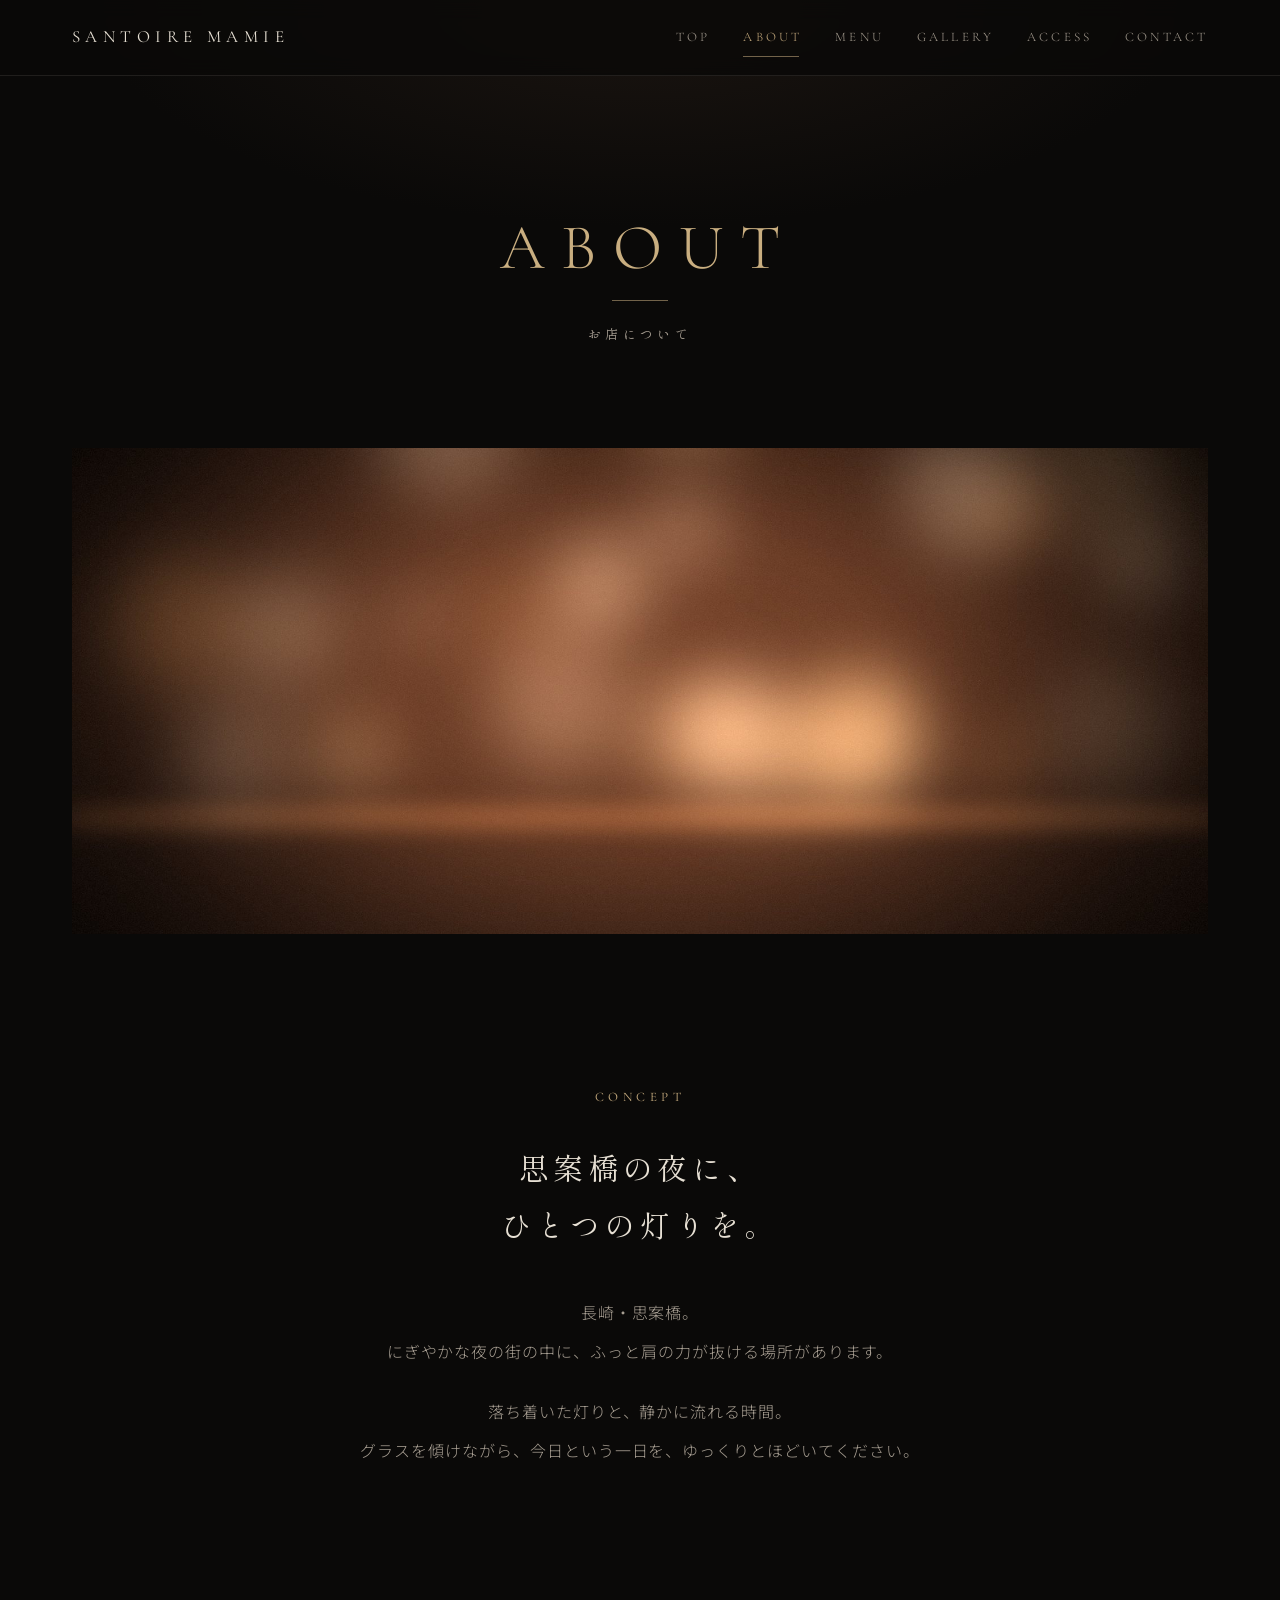
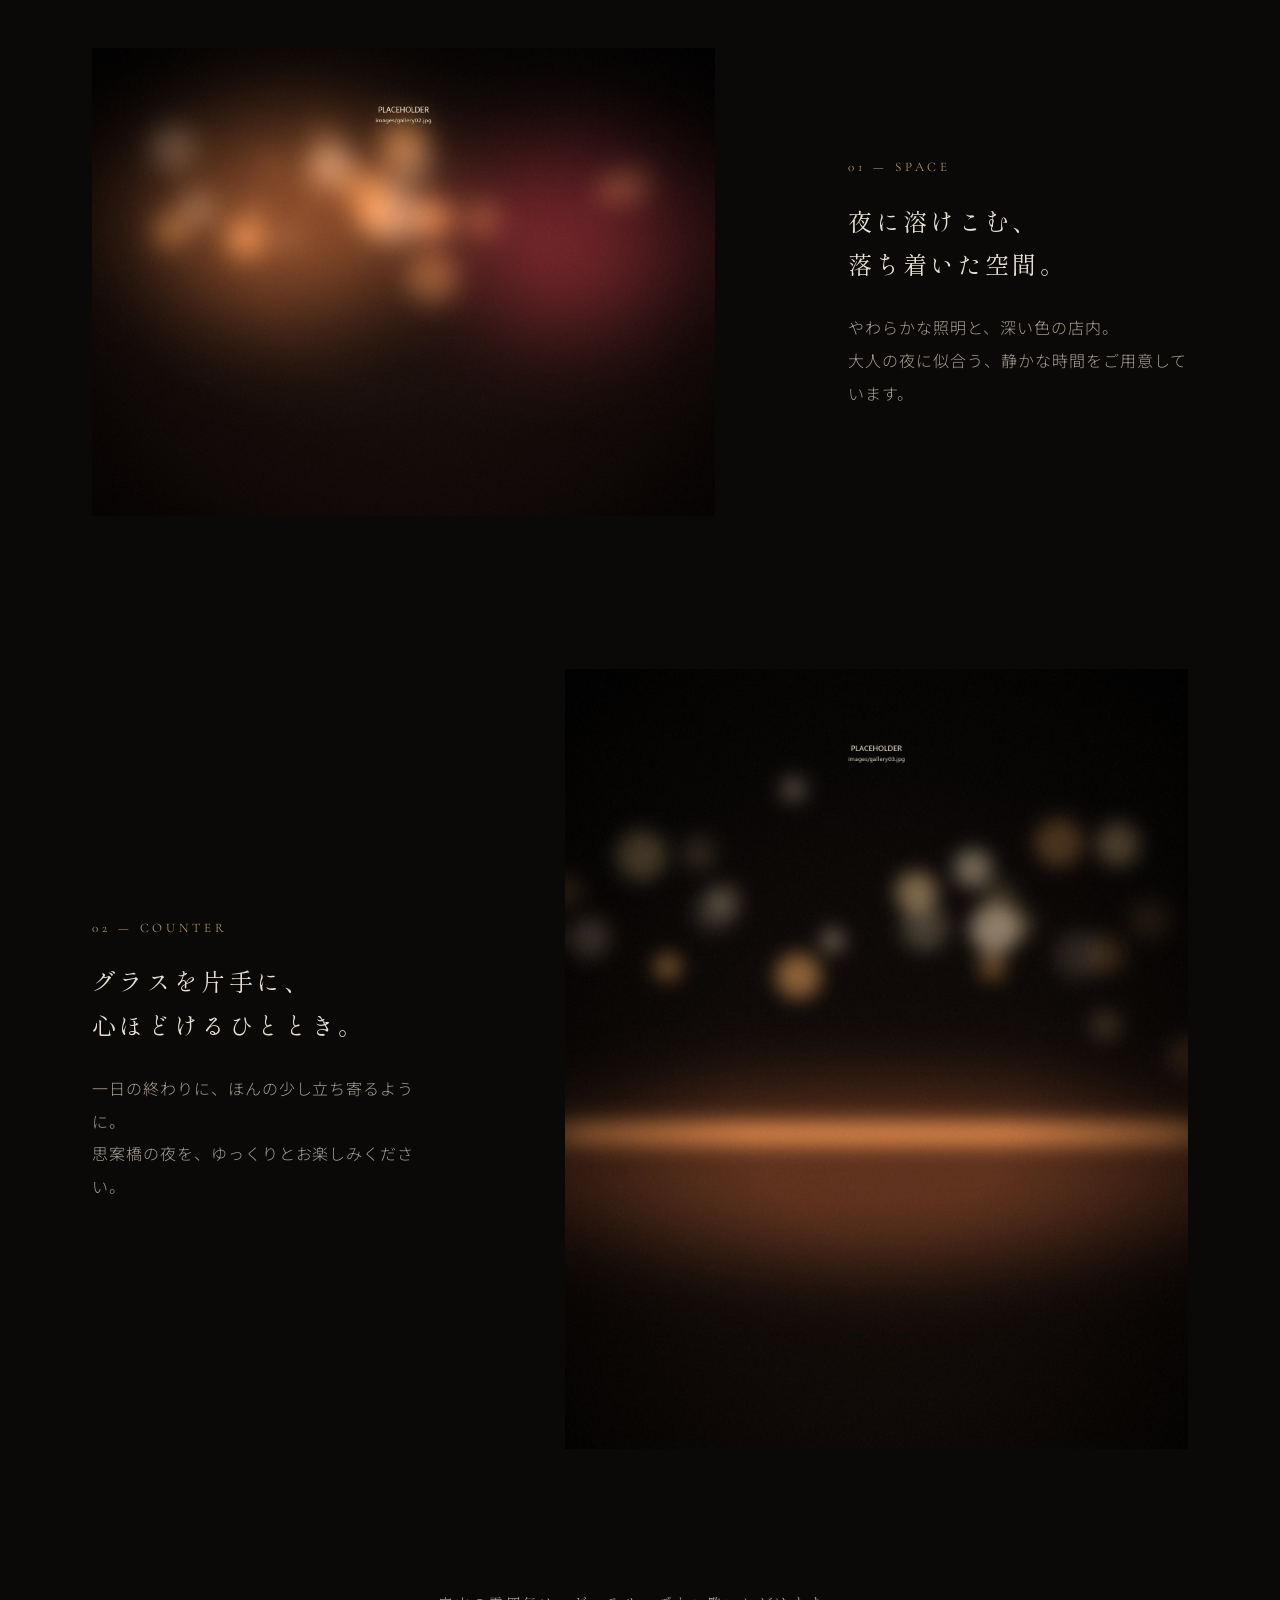
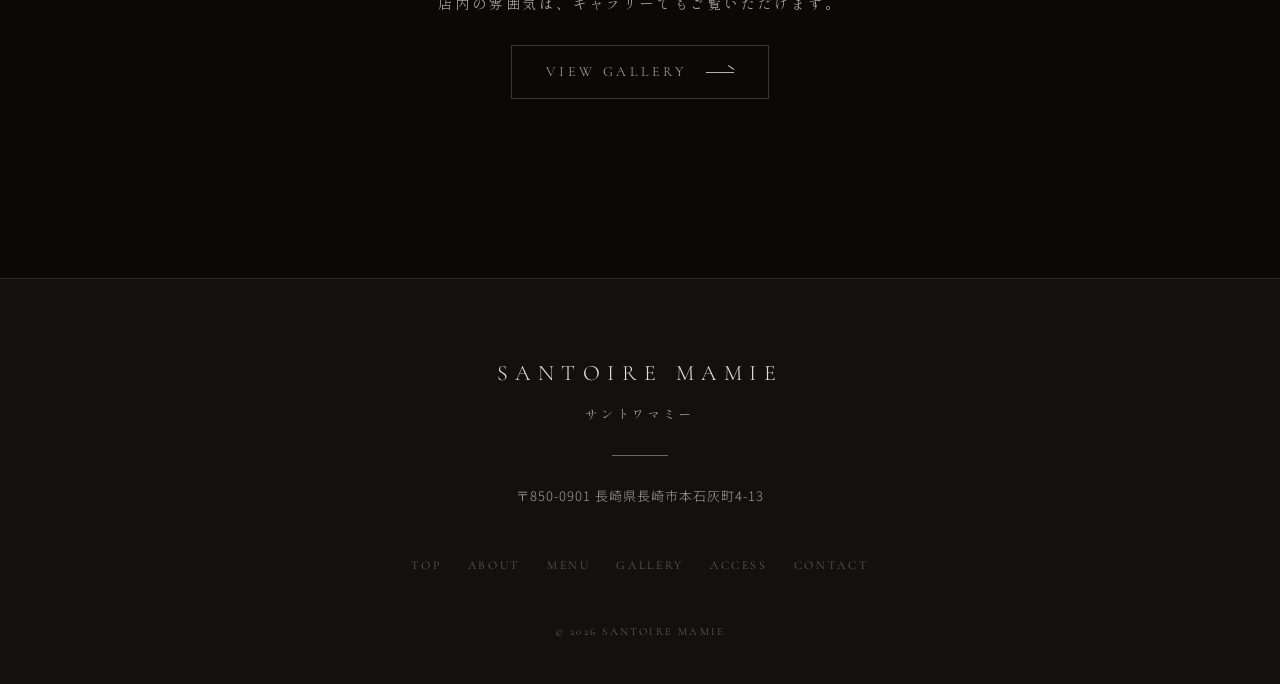
==== about.html @ 55d9abe4 "Add files via upload" ====
<!DOCTYPE html>
<html lang="ja">
<head>
  <meta charset="UTF-8">
  <meta name="viewport" content="width=device-width, initial-scale=1, viewport-fit=cover">
  <title>ABOUT｜SANTOIRE MAMIE サントワマミー｜長崎・思案橋</title>
  <meta name="description" content="長崎・思案橋のスナック「サントワマミー」について。">
  <meta name="theme-color" content="#0a0908">
  <link rel="icon" href="images/favicon.svg" type="image/svg+xml">
  <script>document.documentElement.classList.add('js');</script>
  <link rel="preconnect" href="https://fonts.googleapis.com">
  <link rel="preconnect" href="https://fonts.gstatic.com" crossorigin>
  <link href="https://fonts.googleapis.com/css2?family=Cormorant+Garamond:ital,wght@0,300;0,400;0,500;1,300&family=Noto+Sans+JP:wght@300;400&family=Shippori+Mincho:wght@400;500&display=swap" rel="stylesheet">
  <link rel="stylesheet" href="css/style.css">
</head>
<body>

  <!-- ===== HEADER ===== -->
  <header class="site-header" data-header>
    <div class="site-header__inner">
      <a class="brand" href="index.html">SANTOIRE MAMIE</a>
      <nav class="gnav" aria-label="メインメニュー">
        <ul>
          <li><a href="index.html">TOP</a></li>
          <li><a href="about.html" aria-current="page">ABOUT</a></li>
          <li><a href="menu.html">MENU</a></li>
          <li><a href="gallery.html">GALLERY</a></li>
          <li><a href="access.html">ACCESS</a></li>
          <li><a href="contact.html">CONTACT</a></li>
        </ul>
      </nav>
      <button class="menu-toggle" type="button" aria-expanded="false" aria-controls="drawer" aria-label="メニューを開く"><span></span><span></span></button>
    </div>
  </header>
  <div class="drawer" id="drawer" aria-hidden="true">
    <nav aria-label="スマートフォンメニュー">
      <ul>
        <li><a href="index.html"><span class="drawer__en">TOP</span><span class="drawer__ja">トップ</span></a></li>
        <li><a href="about.html" aria-current="page"><span class="drawer__en">ABOUT</span><span class="drawer__ja">お店について</span></a></li>
        <li><a href="menu.html"><span class="drawer__en">MENU</span><span class="drawer__ja">料金</span></a></li>
        <li><a href="gallery.html"><span class="drawer__en">GALLERY</span><span class="drawer__ja">ギャラリー</span></a></li>
        <li><a href="access.html"><span class="drawer__en">ACCESS</span><span class="drawer__ja">アクセス</span></a></li>
        <li><a href="contact.html"><span class="drawer__en">CONTACT</span><span class="drawer__ja">お問い合わせ</span></a></li>
      </ul>
    </nav>
    <p class="drawer__foot">NAGASAKI · SHIANBASHI</p>
  </div>

  <main>
    <section class="page-head">
      <h1><span class="page-head__en">ABOUT</span><span class="gold-line"></span><span class="page-head__ja">お店について</span></h1>
    </section>

    <div class="about-hero">
      <!-- images/about.jpg を差し替えるだけで変更できます -->
      <div class="media"><img src="images/about.jpg" alt="サントワマミーの店内" decoding="async"></div>
    </div>

    <section class="about-concept">
      <p class="en" style="color:var(--c-gold);font-size:13px;letter-spacing:.34em;">CONCEPT</p>
      <h2 class="about-concept__title">思案橋の夜に、<br>ひとつの灯りを。</h2>
      <div class="prose">
        <p>長崎・思案橋。<br>にぎやかな夜の街の中に、ふっと肩の力が抜ける場所があります。</p>
        <p>落ち着いた灯りと、静かに流れる時間。<br>グラスを傾けながら、今日という一日を、ゆっくりとほどいてください。</p>
      </div>
    </section>

    <div class="container about-rows">
      <section class="about-row">
        <div class="media"><img src="images/gallery02.jpg" alt="店内" loading="lazy" decoding="async"></div>
        <div class="about-row__body">
          <p class="about-row__num">01 — SPACE</p>
          <h3 class="about-row__title">夜に溶けこむ、<br>落ち着いた空間。</h3>
          <div class="prose"><p>やわらかな照明と、深い色の店内。<br>大人の夜に似合う、静かな時間をご用意しています。</p></div>
        </div>
      </section>
      <section class="about-row about-row--rev">
        <div class="media"><img src="images/gallery03.jpg" alt="カウンター" loading="lazy" decoding="async"></div>
        <div class="about-row__body">
          <p class="about-row__num">02 — COUNTER</p>
          <h3 class="about-row__title">グラスを片手に、<br>心ほどけるひととき。</h3>
          <div class="prose"><p>一日の終わりに、ほんの少し立ち寄るように。<br>思案橋の夜を、ゆっくりとお楽しみください。</p></div>
        </div>
      </section>
    </div>

    <div class="page-cta">
      <p class="page-cta__text">店内の雰囲気は、ギャラリーでもご覧いただけます。</p>
      <a class="btn" href="gallery.html">VIEW GALLERY <span class="btn__arrow"></span></a>
    </div>

  </main>

  <!-- ===== FOOTER ===== -->
  <footer class="site-footer">
    <p class="site-footer__brand">SANTOIRE MAMIE</p>
    <p class="site-footer__ja">サントワマミー</p>
    <span class="gold-line"></span>
    <p class="site-footer__addr">〒<span data-site="zip">850-0901</span> <span data-site="address">長崎県長崎市本石灰町4-13</span></p>
    <nav class="site-footer__nav" aria-label="フッターメニュー">
      <a href="index.html">TOP</a><a href="about.html">ABOUT</a><a href="menu.html">MENU</a><a href="gallery.html">GALLERY</a><a href="access.html">ACCESS</a><a href="contact.html">CONTACT</a>
    </nav>
    <p class="site-footer__copy">&copy; <span data-year>2026</span> SANTOIRE MAMIE</p>
  </footer>

  <script src="js/config.js"></script>
  <script src="js/main.js"></script>
</body>
</html>
---- css/style.css ----
/* =========================================================
   SANTOIRE MAMIE ／ 共通スタイル（全ページ）
   ---------------------------------------------------------
   色・フォントは :root の変数でまとめて変更できます。
   TOPページ専用の演出は top.css にあります。
   ========================================================= */

:root {
  /* Base */
  --c-black:      #0a0908;
  --c-charcoal:   #131110;
  --c-charcoal-2: #1b1815;
  --c-brown:      #2a1f18;

  /* Accent（使いすぎない） */
  --c-gold:       #c9ae80;
  --c-gold-soft:  rgba(201, 174, 128, .55);
  --c-gold-line:  rgba(201, 174, 128, .28);
  --c-wine:       #5b1c26;

  /* Text */
  --c-text:       #e7e0d4;
  --c-text-sub:   #a79e92;
  --c-text-dim:   #6f675e;
  --c-border:     rgba(231, 224, 212, .10);

  /* Fonts */
  --f-en:     "Cormorant Garamond", "Times New Roman", serif;
  --f-mincho: "Shippori Mincho", "Yu Mincho", "YuMincho", "Hiragino Mincho ProN", "Noto Serif JP", "Noto Serif CJK JP", serif;
  --f-body:   "Noto Sans JP", "Hiragino Sans", "Yu Gothic", "YuGothic", "Noto Sans CJK JP", sans-serif;

  /* Layout */
  --header-h: 76px;
  --gutter:   clamp(20px, 6vw, 72px);
  --maxw:     1240px;
  --ease:     cubic-bezier(.22, .61, .36, 1);
}
@media (max-width: 767px) {
  :root { --header-h: 62px; }
}

/* ---------- Reset / Base ---------- */
*, *::before, *::after { box-sizing: border-box; }
html { -webkit-text-size-adjust: 100%; scroll-behavior: smooth; }
body {
  margin: 0;
  background: var(--c-black);
  color: var(--c-text);
  font-family: var(--f-body);
  font-weight: 300;
  font-size: 15px;
  line-height: 2.05;
  letter-spacing: .06em;
  -webkit-font-smoothing: antialiased;
  -moz-osx-font-smoothing: grayscale;
  overflow-x: hidden;
}
@media (min-width: 768px) { body { font-size: 16px; } }
img { max-width: 100%; height: auto; display: block; }
a { color: inherit; text-decoration: none; }
button { font: inherit; color: inherit; background: none; border: 0; padding: 0; cursor: pointer; }
h1, h2, h3, p, ul, dl, dd, figure { margin: 0; padding: 0; }
ul { list-style: none; }
::selection { background: var(--c-wine); color: var(--c-text); }
:focus-visible { outline: 1px solid var(--c-gold); outline-offset: 4px; }
html.is-locked, html.is-locked body { overflow: hidden; }

.sr-only {
  position: absolute; width: 1px; height: 1px; overflow: hidden;
  clip: rect(0 0 0 0); white-space: nowrap;
}
.container { width: 100%; max-width: var(--maxw); margin: 0 auto; padding: 0 var(--gutter); }

/* 写真の枠：画像が読み込めない場合も暗い面が残る */
.media { position: relative; overflow: hidden; background: var(--c-charcoal-2); }
.media img { width: 100%; height: 100%; object-fit: cover; }
.media img.is-missing { visibility: hidden; }

/* ---------- Typography helpers ---------- */
.en { font-family: var(--f-en); font-weight: 400; letter-spacing: .24em; }
.mincho { font-family: var(--f-mincho); font-weight: 400; }

.sec-title { display: flex; flex-direction: column; gap: 14px; }
.sec-title__en {
  font-family: var(--f-en); font-weight: 300;
  font-size: clamp(30px, 5vw, 46px);
  letter-spacing: .22em; line-height: 1.1;
  color: var(--c-gold);
}
.sec-title__ja {
  font-family: var(--f-mincho); font-size: 13px;
  letter-spacing: .3em; color: var(--c-text-sub);
}
.sec-title--center { align-items: center; text-align: center; }

.gold-line { display: block; width: 56px; height: 1px; background: var(--c-gold-soft); }
.sec-title--center .gold-line { margin: 0 auto; }

/* ---------- Buttons ---------- */
.btn {
  display: inline-flex; align-items: center; justify-content: center; gap: 18px;
  min-height: 54px; padding: 0 34px;
  border: 1px solid var(--c-gold-line);
  color: var(--c-gold);
  font-family: var(--f-en); font-size: 14px; letter-spacing: .28em;
  transition: border-color .5s var(--ease), background-color .5s var(--ease), color .5s var(--ease);
}
.btn__arrow {
  position: relative; width: 28px; height: 1px; background: currentColor;
  transition: width .5s var(--ease);
}
.btn__arrow::after {
  content: ""; position: absolute; right: 0; top: -3px;
  width: 7px; height: 1px; background: currentColor; transform: rotate(35deg); transform-origin: right;
}
.btn:hover { border-color: var(--c-gold-soft); background-color: rgba(201, 174, 128, .06); }
.btn:hover .btn__arrow { width: 40px; }

.text-link {
  display: inline-flex; align-items: center; gap: 12px;
  font-family: var(--f-en); font-size: 14px; letter-spacing: .26em; color: var(--c-gold);
  padding: 8px 0; border-bottom: 1px solid var(--c-gold-line);
  transition: border-color .5s var(--ease);
}
.text-link:hover { border-color: var(--c-gold); }

/* =========================================================
   HEADER
   ========================================================= */
.site-header {
  position: fixed; inset: 0 0 auto 0; z-index: 100;
  height: var(--header-h);
  background: rgba(10, 9, 8, .82);
  -webkit-backdrop-filter: blur(10px); backdrop-filter: blur(10px);
  border-bottom: 1px solid var(--c-border);
  transition: background-color .6s var(--ease), border-color .6s var(--ease);
}
.site-header__inner {
  height: 100%; max-width: 1440px; margin: 0 auto;
  padding: 0 var(--gutter);
  display: flex; align-items: center; justify-content: space-between;
}
.brand {
  font-family: var(--f-en); font-weight: 400;
  font-size: 17px; letter-spacing: .32em; white-space: nowrap;
  color: var(--c-text);
  transition: color .5s var(--ease);
}
.brand:hover { color: var(--c-gold); }
@media (max-width: 767px) { .brand { font-size: 15px; letter-spacing: .26em; } }

.gnav ul { display: flex; gap: clamp(22px, 2.6vw, 40px); }
.gnav a {
  position: relative; display: block; padding: 6px 0;
  font-family: var(--f-en); font-size: 13px; letter-spacing: .24em;
  color: var(--c-text-sub);
  transition: color .5s var(--ease);
}
.gnav a::after {
  content: ""; position: absolute; left: 0; right: .24em; bottom: 0;
  height: 1px; background: var(--c-gold);
  transform: scaleX(0); transform-origin: left;
  transition: transform .6s var(--ease);
}
.gnav a:hover { color: var(--c-gold); }
.gnav a:hover::after { transform: scaleX(1); }
.gnav a[aria-current="page"] { color: var(--c-gold); }
.gnav a[aria-current="page"]::after { transform: scaleX(1); background: var(--c-gold-soft); }

.menu-toggle { display: none; }

@media (max-width: 900px) {
  .gnav { display: none; }
  .menu-toggle {
    display: flex; flex-direction: column; justify-content: center; align-items: flex-end; gap: 7px;
    width: 48px; height: 48px; margin-right: -10px; padding: 0 10px;
  }
  .menu-toggle span {
    display: block; height: 1px; background: var(--c-text);
    transition: transform .5s var(--ease), width .5s var(--ease), background-color .5s;
  }
  .menu-toggle span:nth-child(1) { width: 28px; }
  .menu-toggle span:nth-child(2) { width: 18px; }
  .is-menu-open .menu-toggle span { background: var(--c-gold); }
  .is-menu-open .menu-toggle span:nth-child(1) { width: 26px; transform: translateY(4px) rotate(38deg); }
  .is-menu-open .menu-toggle span:nth-child(2) { width: 26px; transform: translateY(-4px) rotate(-38deg); }
}

/* ---------- Mobile drawer ---------- */
.drawer {
  position: fixed; inset: 0; z-index: 90;
  display: flex; flex-direction: column; justify-content: center;
  padding: calc(var(--header-h) + 20px) var(--gutter) 40px;
  background: var(--c-black);
  opacity: 0; visibility: hidden;
  transition: opacity .6s var(--ease), visibility 0s linear .6s;
}
.drawer::before { /* ごく淡いワインの灯り */
  content: ""; position: absolute; inset: 0; pointer-events: none;
  background: radial-gradient(ellipse 80% 50% at 80% 100%, rgba(91, 28, 38, .22), transparent 70%);
}
.is-menu-open .drawer { opacity: 1; visibility: visible; transition: opacity .6s var(--ease), visibility 0s; }
.drawer nav { position: relative; }
.drawer li { border-bottom: 1px solid var(--c-border); }
.drawer li:first-child { border-top: 1px solid var(--c-border); }
.drawer a {
  display: flex; align-items: baseline; justify-content: space-between;
  padding: 18px 4px; min-height: 60px;
}
.drawer__en { font-family: var(--f-en); font-size: 22px; letter-spacing: .24em; color: var(--c-text); }
.drawer__ja { font-family: var(--f-mincho); font-size: 11px; letter-spacing: .24em; color: var(--c-text-dim); }
.drawer a[aria-current="page"] .drawer__en { color: var(--c-gold); }
.drawer__foot {
  position: relative; margin-top: 44px; text-align: center;
  font-family: var(--f-en); font-size: 12px; letter-spacing: .4em; color: var(--c-text-dim);
}
@media (min-width: 901px) { .drawer { display: none; } }

/* =========================================================
   FOOTER
   ========================================================= */
.site-footer {
  margin-top: clamp(100px, 14vw, 180px);
  padding: 72px var(--gutter) 40px;
  border-top: 1px solid var(--c-border);
  background: var(--c-charcoal);
  text-align: center;
}
.site-footer__brand { font-family: var(--f-en); font-size: 22px; letter-spacing: .34em; }
.site-footer__ja { margin-top: 6px; font-family: var(--f-mincho); font-size: 12px; letter-spacing: .3em; color: var(--c-text-sub); }
.site-footer .gold-line { margin: 28px auto; }
.site-footer__addr { font-size: 13px; line-height: 1.9; color: var(--c-text-sub); }
.site-footer__nav { margin-top: 36px; display: flex; flex-wrap: wrap; justify-content: center; gap: 4px 26px; }
.site-footer__nav a {
  display: inline-block; padding: 8px 0;
  font-family: var(--f-en); font-size: 12px; letter-spacing: .22em; color: var(--c-text-dim);
  transition: color .5s var(--ease);
}
.site-footer__nav a:hover { color: var(--c-gold); }
.site-footer__copy { margin-top: 36px; font-family: var(--f-en); font-size: 11px; letter-spacing: .2em; color: var(--c-text-dim); }

/* =========================================================
   下層ページ共通：ページタイトル
   ========================================================= */
.page-head {
  position: relative;
  padding: calc(var(--header-h) + clamp(72px, 11vw, 140px)) var(--gutter) clamp(56px, 8vw, 100px);
  text-align: center;
}
.page-head::before {
  content: ""; position: absolute; inset: 0; pointer-events: none;
  background: radial-gradient(ellipse 60% 70% at 50% 0%, rgba(42, 31, 24, .55), transparent 72%);
}
.page-head h1 { position: relative; display: flex; flex-direction: column; align-items: center; gap: 20px; font-weight: 400; }
.page-head__en {
  font-family: var(--f-en); font-weight: 300;
  font-size: clamp(38px, 7vw, 64px); letter-spacing: .26em; line-height: 1;
  padding-left: .26em; /* letter-spacing の右余白を相殺して中央に */
  color: var(--c-gold);
}
.page-head__ja { font-family: var(--f-mincho); font-size: 13px; letter-spacing: .34em; color: var(--c-text-sub); }

.lead {
  font-family: var(--f-mincho); font-size: clamp(15px, 1.6vw, 17px);
  line-height: 2.3; letter-spacing: .12em; color: var(--c-text);
}
.prose p + p { margin-top: 1.4em; }
.prose p { color: var(--c-text-sub); }

.page-cta { margin-top: clamp(80px, 12vw, 140px); text-align: center; }
.page-cta__text { margin-bottom: 28px; font-family: var(--f-mincho); font-size: 14px; letter-spacing: .2em; color: var(--c-text-sub); }

/* =========================================================
   ABOUT
   ========================================================= */
.about-hero { max-width: 1440px; margin: 0 auto; padding: 0 var(--gutter); }
.about-hero .media { aspect-ratio: 21 / 9; }
@media (max-width: 767px) { .about-hero { padding: 0; } .about-hero .media { aspect-ratio: 4 / 3; } }

.about-concept {
  max-width: 820px; margin: clamp(80px, 12vw, 150px) auto 0; padding: 0 var(--gutter);
  text-align: center;
}
.about-concept__title {
  margin: 28px 0 40px;
  font-family: var(--f-mincho); font-weight: 400;
  font-size: clamp(21px, 3vw, 30px); letter-spacing: .16em; line-height: 1.9;
}
.about-concept .prose p { line-height: 2.4; }

.about-rows { margin-top: clamp(100px, 14vw, 180px); display: grid; gap: clamp(90px, 12vw, 160px); }
.about-row {
  display: grid; grid-template-columns: repeat(12, 1fr); gap: 0 clamp(20px, 3vw, 40px);
  align-items: center;
}
.about-row .media { grid-column: 1 / 8; aspect-ratio: 4 / 3; }
.about-row__body { grid-column: 9 / 13; }
.about-row--rev .media { grid-column: 6 / 13; grid-row: 1; aspect-ratio: 4 / 5; }
.about-row--rev .about-row__body { grid-column: 1 / 5; grid-row: 1; }
.about-row__num { font-family: var(--f-en); font-size: 13px; letter-spacing: .3em; color: var(--c-gold); }
.about-row__title {
  margin: 18px 0 26px; font-family: var(--f-mincho); font-weight: 400;
  font-size: clamp(19px, 2.2vw, 24px); letter-spacing: .14em; line-height: 1.8;
}
@media (max-width: 767px) {
  .about-row { grid-template-columns: 1fr; gap: 36px; }
  .about-row .media, .about-row--rev .media { grid-column: 1; grid-row: auto; margin: 0 calc(var(--gutter) * -1); }
  .about-row--rev .media { aspect-ratio: 4 / 3; }
  .about-row__body, .about-row--rev .about-row__body { grid-column: 1; grid-row: auto; }
}

/* =========================================================
   MENU
   ========================================================= */
.menu-wrap { max-width: 860px; margin: 0 auto; padding: 0 var(--gutter); }
.menu-board {
  position: relative;
  padding: clamp(40px, 7vw, 84px) clamp(24px, 6vw, 80px);
  background: var(--c-charcoal);
  border: 1px solid var(--c-border);
}
.menu-board::before { /* 内側の細いゴールド枠 */
  content: ""; position: absolute; inset: 10px; border: 1px solid var(--c-gold-line); pointer-events: none;
}
.menu-cat + .menu-cat { margin-top: clamp(56px, 8vw, 84px); }
.menu-cat__head { display: flex; align-items: baseline; gap: 18px; margin-bottom: 26px; }
.menu-cat__en { font-family: var(--f-en); font-weight: 400; font-size: clamp(24px, 3.4vw, 30px); letter-spacing: .24em; color: var(--c-gold); }
.menu-cat__ja { font-family: var(--f-mincho); font-size: 12px; letter-spacing: .26em; color: var(--c-text-sub); }
.menu-cat__rule { flex: 1; height: 1px; background: var(--c-gold-line); align-self: center; }

.menu-item {
  display: flex; align-items: baseline; gap: 14px;
  padding: 16px 0; border-bottom: 1px solid var(--c-border);
}
.menu-item__name { font-family: var(--f-mincho); font-size: 15px; letter-spacing: .1em; }
.menu-item__note { display: block; font-size: 12px; color: var(--c-text-dim); letter-spacing: .08em; line-height: 1.6; }
.menu-item__dots { flex: 1; border-bottom: 1px dotted var(--c-text-dim); transform: translateY(-5px); min-width: 20px; }
.menu-item__price { font-family: var(--f-en); font-size: 18px; letter-spacing: .08em; white-space: nowrap; }
.menu-empty {
  padding: 22px 0; border-top: 1px solid var(--c-border); border-bottom: 1px solid var(--c-border);
  text-align: center; font-family: var(--f-mincho); font-size: 13px; letter-spacing: .24em; color: var(--c-text-dim);
}
.menu-notes { margin-top: 40px; font-size: 12px; line-height: 2; color: var(--c-text-dim); }
.menu-notes li::before { content: "※"; margin-right: .4em; }

/* =========================================================
   GALLERY
   ========================================================= */
.gallery {
  max-width: 1360px; margin: 0 auto; padding: 0 var(--gutter);
  display: grid; grid-template-columns: repeat(12, 1fr);
  gap: clamp(70px, 9vw, 130px) clamp(16px, 2.4vw, 32px);
}
.gallery__item { grid-column: 1 / -1; }
.gallery__btn { position: relative; display: block; width: 100%; cursor: zoom-in; text-align: left; }
.gallery__btn .media { transition: opacity .6s var(--ease); }
.gallery__btn:hover .media { opacity: .82; }
.gallery__cap { display: flex; align-items: baseline; gap: 16px; margin-top: 16px; }
.gallery__num { font-family: var(--f-en); font-size: 13px; letter-spacing: .2em; color: var(--c-gold); }
.gallery__cat { font-family: var(--f-en); font-size: 15px; letter-spacing: .22em; }
.gallery__ja  { font-family: var(--f-mincho); font-size: 12px; letter-spacing: .2em; color: var(--c-text-dim); }

/* 7枚1セットの雑誌的な配置（枚数が変わっても崩れません） */
.gallery__item:nth-child(7n+1) { grid-column: 1 / -1; }
.gallery__item:nth-child(7n+1) .media { aspect-ratio: 16 / 9; }
.gallery__item:nth-child(7n+2) { grid-column: 1 / 8; }
.gallery__item:nth-child(7n+2) .media { aspect-ratio: 4 / 3; }
.gallery__item:nth-child(7n+3) { grid-column: 9 / 13; align-self: end; }
.gallery__item:nth-child(7n+3) .media { aspect-ratio: 3 / 4; }
.gallery__item:nth-child(7n+4) { grid-column: 3 / 11; }
.gallery__item:nth-child(7n+4) .media { aspect-ratio: 3 / 2; }
.gallery__item:nth-child(7n+5) { grid-column: 1 / 5; align-self: start; margin-top: 12%; }
.gallery__item:nth-child(7n+5) .media { aspect-ratio: 3 / 4; }
.gallery__item:nth-child(7n+6) { grid-column: 6 / 13; }
.gallery__item:nth-child(7n+6) .media { aspect-ratio: 4 / 3; }
.gallery__item:nth-child(7n+7) { grid-column: 2 / 12; }
.gallery__item:nth-child(7n+7) .media { aspect-ratio: 21 / 9; }

@media (max-width: 767px) {
  .gallery { gap: 56px 12px; }
  .gallery__item:nth-child(n) { grid-column: 1 / -1; margin-top: 0; }
  .gallery__item:nth-child(n) .media { aspect-ratio: 4 / 3; }
  .gallery__item:nth-child(7n+1) { margin: 0 calc(var(--gutter) * -1); }
  .gallery__item:nth-child(7n+1) .gallery__cap { padding: 0 var(--gutter); }
  .gallery__item:nth-child(7n+3), .gallery__item:nth-child(7n+5) { grid-column: 2 / -1; }
  .gallery__item:nth-child(7n+3) .media, .gallery__item:nth-child(7n+5) .media { aspect-ratio: 4 / 5; }
  .gallery__btn:hover .media { opacity: 1; }
}

/* ---------- Lightbox ---------- */
.lightbox {
  position: fixed; inset: 0; z-index: 200;
  display: flex; align-items: center; justify-content: center;
  background: rgba(6, 5, 5, .985);
  opacity: 0; visibility: hidden;
  transition: opacity .45s var(--ease), visibility 0s linear .45s;
  touch-action: pan-y;
}
.lightbox.is-open { opacity: 1; visibility: visible; transition: opacity .45s var(--ease), visibility 0s; }
.lightbox__figure { margin: 0; max-width: min(92vw, 1400px); display: flex; flex-direction: column; align-items: center; }
.lightbox__img {
  max-width: 100%; max-height: calc(100vh - 170px); max-height: calc(100svh - 170px);
  width: auto; height: auto; object-fit: contain;
  transition: opacity .35s var(--ease);
}
.lightbox__img.is-changing { opacity: 0; }
.lightbox__cap { margin-top: 18px; display: flex; gap: 18px; align-items: baseline; }
.lightbox__cat { font-family: var(--f-en); font-size: 15px; letter-spacing: .24em; color: var(--c-text); }
.lightbox__ja { font-family: var(--f-mincho); font-size: 12px; letter-spacing: .2em; color: var(--c-text-sub); }
.lightbox__count { font-family: var(--f-en); font-size: 13px; letter-spacing: .2em; color: var(--c-gold); }

.lightbox__close {
  position: absolute; top: 16px; right: 16px;
  display: flex; align-items: center; gap: 12px; min-height: 48px; padding: 0 12px;
  font-family: var(--f-en); font-size: 13px; letter-spacing: .26em; color: var(--c-text-sub);
  transition: color .4s var(--ease);
}
.lightbox__close i { position: relative; width: 20px; height: 20px; }
.lightbox__close i::before, .lightbox__close i::after {
  content: ""; position: absolute; left: 0; top: 50%; width: 100%; height: 1px; background: currentColor;
}
.lightbox__close i::before { transform: rotate(45deg); }
.lightbox__close i::after  { transform: rotate(-45deg); }
.lightbox__nav {
  position: absolute; top: 50%; transform: translateY(-50%);
  width: 64px; height: 96px; display: flex; align-items: center; justify-content: center;
  color: var(--c-text-sub); transition: color .4s var(--ease);
}
.lightbox__nav svg { width: 22px; height: 44px; }
.lightbox__prev { left: 8px; }
.lightbox__next { right: 8px; }
.lightbox__close:hover, .lightbox__nav:hover { color: var(--c-gold); }
@media (max-width: 767px) {
  .lightbox__figure { max-width: 100vw; }
  .lightbox__img { max-height: calc(100svh - 200px); }
  .lightbox__nav { top: auto; bottom: 18px; transform: none; width: 60px; height: 60px; }
  .lightbox__nav svg { width: 14px; height: 28px; }
  .lightbox__prev { left: calc(50% - 90px); }
  .lightbox__next { right: calc(50% - 90px); }
}

/* =========================================================
   ACCESS
   ========================================================= */
.access {
  max-width: var(--maxw); margin: 0 auto; padding: 0 var(--gutter);
  display: grid; grid-template-columns: 5fr 7fr; gap: clamp(40px, 6vw, 90px); align-items: start;
}
.access__name { font-family: var(--f-mincho); font-size: 22px; letter-spacing: .2em; }
.access__name-en { margin-top: 4px; font-family: var(--f-en); font-size: 13px; letter-spacing: .3em; color: var(--c-gold); }
.info-list { margin-top: 36px; border-top: 1px solid var(--c-border); }
.info-list__row { display: grid; grid-template-columns: 7.5em 1fr; gap: 16px; padding: 20px 0; border-bottom: 1px solid var(--c-border); }
.info-list dt { font-family: var(--f-en); font-size: 13px; letter-spacing: .24em; color: var(--c-gold); padding-top: 2px; }
.info-list dd { font-size: 15px; line-height: 1.9; }
.info-list dd a { border-bottom: 1px solid var(--c-gold-line); }
.access__btn { margin-top: 40px; }
.access__visual .media { aspect-ratio: 4 / 3; }
.access__map {
  margin-top: clamp(16px, 2vw, 24px); aspect-ratio: 16 / 10; border: 1px solid var(--c-border);
  background: var(--c-charcoal-2);
}
.access__map iframe {
  display: block; width: 100%; height: 100%; border: 0;
  filter: grayscale(1) invert(.92) contrast(.88) brightness(.95); /* 夜の雰囲気に合わせた暗い地図 */
}
@media (max-width: 900px) {
  .access { grid-template-columns: 1fr; }
  .access__btn .btn { width: 100%; }
}

/* =========================================================
   CONTACT
   ========================================================= */
.contact { max-width: 760px; margin: 0 auto; padding: 0 var(--gutter); text-align: center; }
.contact__lead { margin-bottom: clamp(48px, 7vw, 72px); }
.contact__list { display: grid; gap: 20px; }
.contact-card {
  position: relative; display: flex; flex-direction: column; align-items: center; gap: 10px;
  padding: clamp(36px, 6vw, 56px) 24px;
  background: var(--c-charcoal); border: 1px solid var(--c-border);
  transition: border-color .5s var(--ease), background-color .5s var(--ease);
}
.contact-card:hover { border-color: var(--c-gold-line); background: var(--c-charcoal-2); }
.contact-card__label { font-family: var(--f-en); font-size: 14px; letter-spacing: .34em; color: var(--c-gold); }
.contact-card__value { font-family: var(--f-en); font-size: clamp(28px, 5vw, 40px); letter-spacing: .12em; line-height: 1.3; }
.contact-card__note { font-size: 12px; color: var(--c-text-dim); }
.contact__empty {
  padding: clamp(40px, 7vw, 64px) 24px;
  border-top: 1px solid var(--c-border); border-bottom: 1px solid var(--c-border);
}
.contact__empty p { font-family: var(--f-mincho); letter-spacing: .14em; color: var(--c-text-sub); line-height: 2.2; }
.contact__empty .btn { margin-top: 36px; }
@media (max-width: 480px) {
  .contact__empty p, .page-cta__text { font-size: 13px; letter-spacing: .06em; }
}
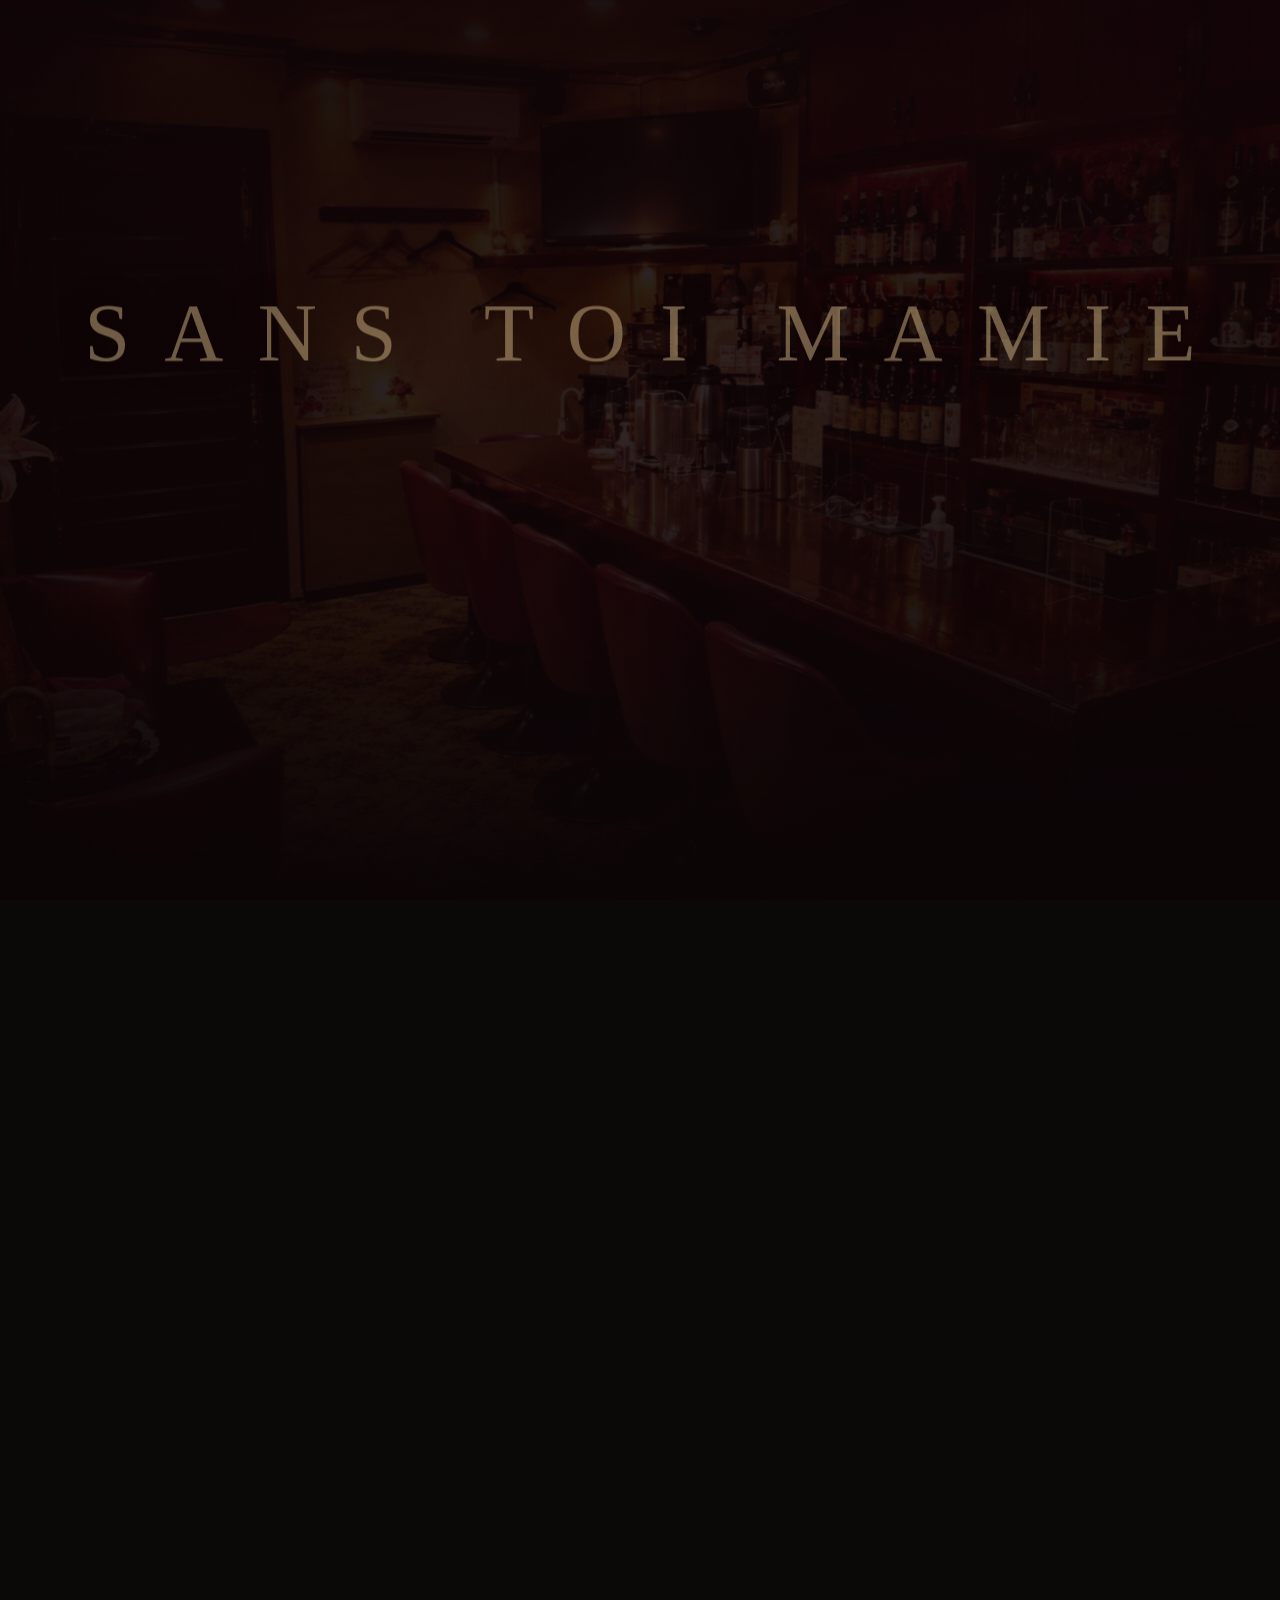
==== commit 43fbf8f5: "Add files via upload" ====
--- a/about.html
+++ b/about.html
@@ -2,108 +2,14 @@
 <html lang="ja">
 <head>
   <meta charset="UTF-8">
-  <meta name="viewport" content="width=device-width, initial-scale=1, viewport-fit=cover">
-  <title>ABOUT｜SANTOIRE MAMIE サントワマミー｜長崎・思案橋</title>
-  <meta name="description" content="長崎・思案橋のスナック「サントワマミー」について。">
-  <meta name="theme-color" content="#0a0908">
-  <link rel="icon" href="images/favicon.svg" type="image/svg+xml">
-  <script>document.documentElement.classList.add('js');</script>
-  <link rel="preconnect" href="https://fonts.googleapis.com">
-  <link rel="preconnect" href="https://fonts.gstatic.com" crossorigin>
-  <link href="https://fonts.googleapis.com/css2?family=Cormorant+Garamond:ital,wght@0,300;0,400;0,500;1,300&family=Noto+Sans+JP:wght@300;400&family=Shippori+Mincho:wght@400;500&display=swap" rel="stylesheet">
-  <link rel="stylesheet" href="css/style.css">
+  <meta name="viewport" content="width=device-width, initial-scale=1">
+  <title>SANS TOI MAMIE｜サントワマミー</title>
+  <!-- ABOUTはTOPページ内にまとめました。古いリンクから来た方をTOPのABOUTへ案内します -->
+  <meta http-equiv="refresh" content="0; url=index.html#about">
+  <link rel="canonical" href="index.html#about">
+  <style>body{background:#0a0908;color:#a79e92;font-family:sans-serif;text-align:center;padding:30vh 20px}a{color:#c9ae80}</style>
 </head>
 <body>
-
-  <!-- ===== HEADER ===== -->
-  <header class="site-header" data-header>
-    <div class="site-header__inner">
-      <a class="brand" href="index.html">SANTOIRE MAMIE</a>
-      <nav class="gnav" aria-label="メインメニュー">
-        <ul>
-          <li><a href="index.html">TOP</a></li>
-          <li><a href="about.html" aria-current="page">ABOUT</a></li>
-          <li><a href="menu.html">MENU</a></li>
-          <li><a href="gallery.html">GALLERY</a></li>
-          <li><a href="access.html">ACCESS</a></li>
-          <li><a href="contact.html">CONTACT</a></li>
-        </ul>
-      </nav>
-      <button class="menu-toggle" type="button" aria-expanded="false" aria-controls="drawer" aria-label="メニューを開く"><span></span><span></span></button>
-    </div>
-  </header>
-  <div class="drawer" id="drawer" aria-hidden="true">
-    <nav aria-label="スマートフォンメニュー">
-      <ul>
-        <li><a href="index.html"><span class="drawer__en">TOP</span><span class="drawer__ja">トップ</span></a></li>
-        <li><a href="about.html" aria-current="page"><span class="drawer__en">ABOUT</span><span class="drawer__ja">お店について</span></a></li>
-        <li><a href="menu.html"><span class="drawer__en">MENU</span><span class="drawer__ja">料金</span></a></li>
-        <li><a href="gallery.html"><span class="drawer__en">GALLERY</span><span class="drawer__ja">ギャラリー</span></a></li>
-        <li><a href="access.html"><span class="drawer__en">ACCESS</span><span class="drawer__ja">アクセス</span></a></li>
-        <li><a href="contact.html"><span class="drawer__en">CONTACT</span><span class="drawer__ja">お問い合わせ</span></a></li>
-      </ul>
-    </nav>
-    <p class="drawer__foot">NAGASAKI · SHIANBASHI</p>
-  </div>
-
-  <main>
-    <section class="page-head">
-      <h1><span class="page-head__en">ABOUT</span><span class="gold-line"></span><span class="page-head__ja">お店について</span></h1>
-    </section>
-
-    <div class="about-hero">
-      <!-- images/about.jpg を差し替えるだけで変更できます -->
-      <div class="media"><img src="images/about.jpg" alt="サントワマミーの店内" decoding="async"></div>
-    </div>
-
-    <section class="about-concept">
-      <p class="en" style="color:var(--c-gold);font-size:13px;letter-spacing:.34em;">CONCEPT</p>
-      <h2 class="about-concept__title">思案橋の夜に、<br>ひとつの灯りを。</h2>
-      <div class="prose">
-        <p>長崎・思案橋。<br>にぎやかな夜の街の中に、ふっと肩の力が抜ける場所があります。</p>
-        <p>落ち着いた灯りと、静かに流れる時間。<br>グラスを傾けながら、今日という一日を、ゆっくりとほどいてください。</p>
-      </div>
-    </section>
-
-    <div class="container about-rows">
-      <section class="about-row">
-        <div class="media"><img src="images/gallery02.jpg" alt="店内" loading="lazy" decoding="async"></div>
-        <div class="about-row__body">
-          <p class="about-row__num">01 — SPACE</p>
-          <h3 class="about-row__title">夜に溶けこむ、<br>落ち着いた空間。</h3>
-          <div class="prose"><p>やわらかな照明と、深い色の店内。<br>大人の夜に似合う、静かな時間をご用意しています。</p></div>
-        </div>
-      </section>
-      <section class="about-row about-row--rev">
-        <div class="media"><img src="images/gallery03.jpg" alt="カウンター" loading="lazy" decoding="async"></div>
-        <div class="about-row__body">
-          <p class="about-row__num">02 — COUNTER</p>
-          <h3 class="about-row__title">グラスを片手に、<br>心ほどけるひととき。</h3>
-          <div class="prose"><p>一日の終わりに、ほんの少し立ち寄るように。<br>思案橋の夜を、ゆっくりとお楽しみください。</p></div>
-        </div>
-      </section>
-    </div>
-
-    <div class="page-cta">
-      <p class="page-cta__text">店内の雰囲気は、ギャラリーでもご覧いただけます。</p>
-      <a class="btn" href="gallery.html">VIEW GALLERY <span class="btn__arrow"></span></a>
-    </div>
-
-  </main>
-
-  <!-- ===== FOOTER ===== -->
-  <footer class="site-footer">
-    <p class="site-footer__brand">SANTOIRE MAMIE</p>
-    <p class="site-footer__ja">サントワマミー</p>
-    <span class="gold-line"></span>
-    <p class="site-footer__addr">〒<span data-site="zip">850-0901</span> <span data-site="address">長崎県長崎市本石灰町4-13</span></p>
-    <nav class="site-footer__nav" aria-label="フッターメニュー">
-      <a href="index.html">TOP</a><a href="about.html">ABOUT</a><a href="menu.html">MENU</a><a href="gallery.html">GALLERY</a><a href="access.html">ACCESS</a><a href="contact.html">CONTACT</a>
-    </nav>
-    <p class="site-footer__copy">&copy; <span data-year>2026</span> SANTOIRE MAMIE</p>
-  </footer>
-
-  <script src="js/config.js"></script>
-  <script src="js/main.js"></script>
+  <p>ABOUTはTOPページに移動しました。<br><a href="index.html#about">TOPページのABOUTへ</a></p>
 </body>
 </html>
